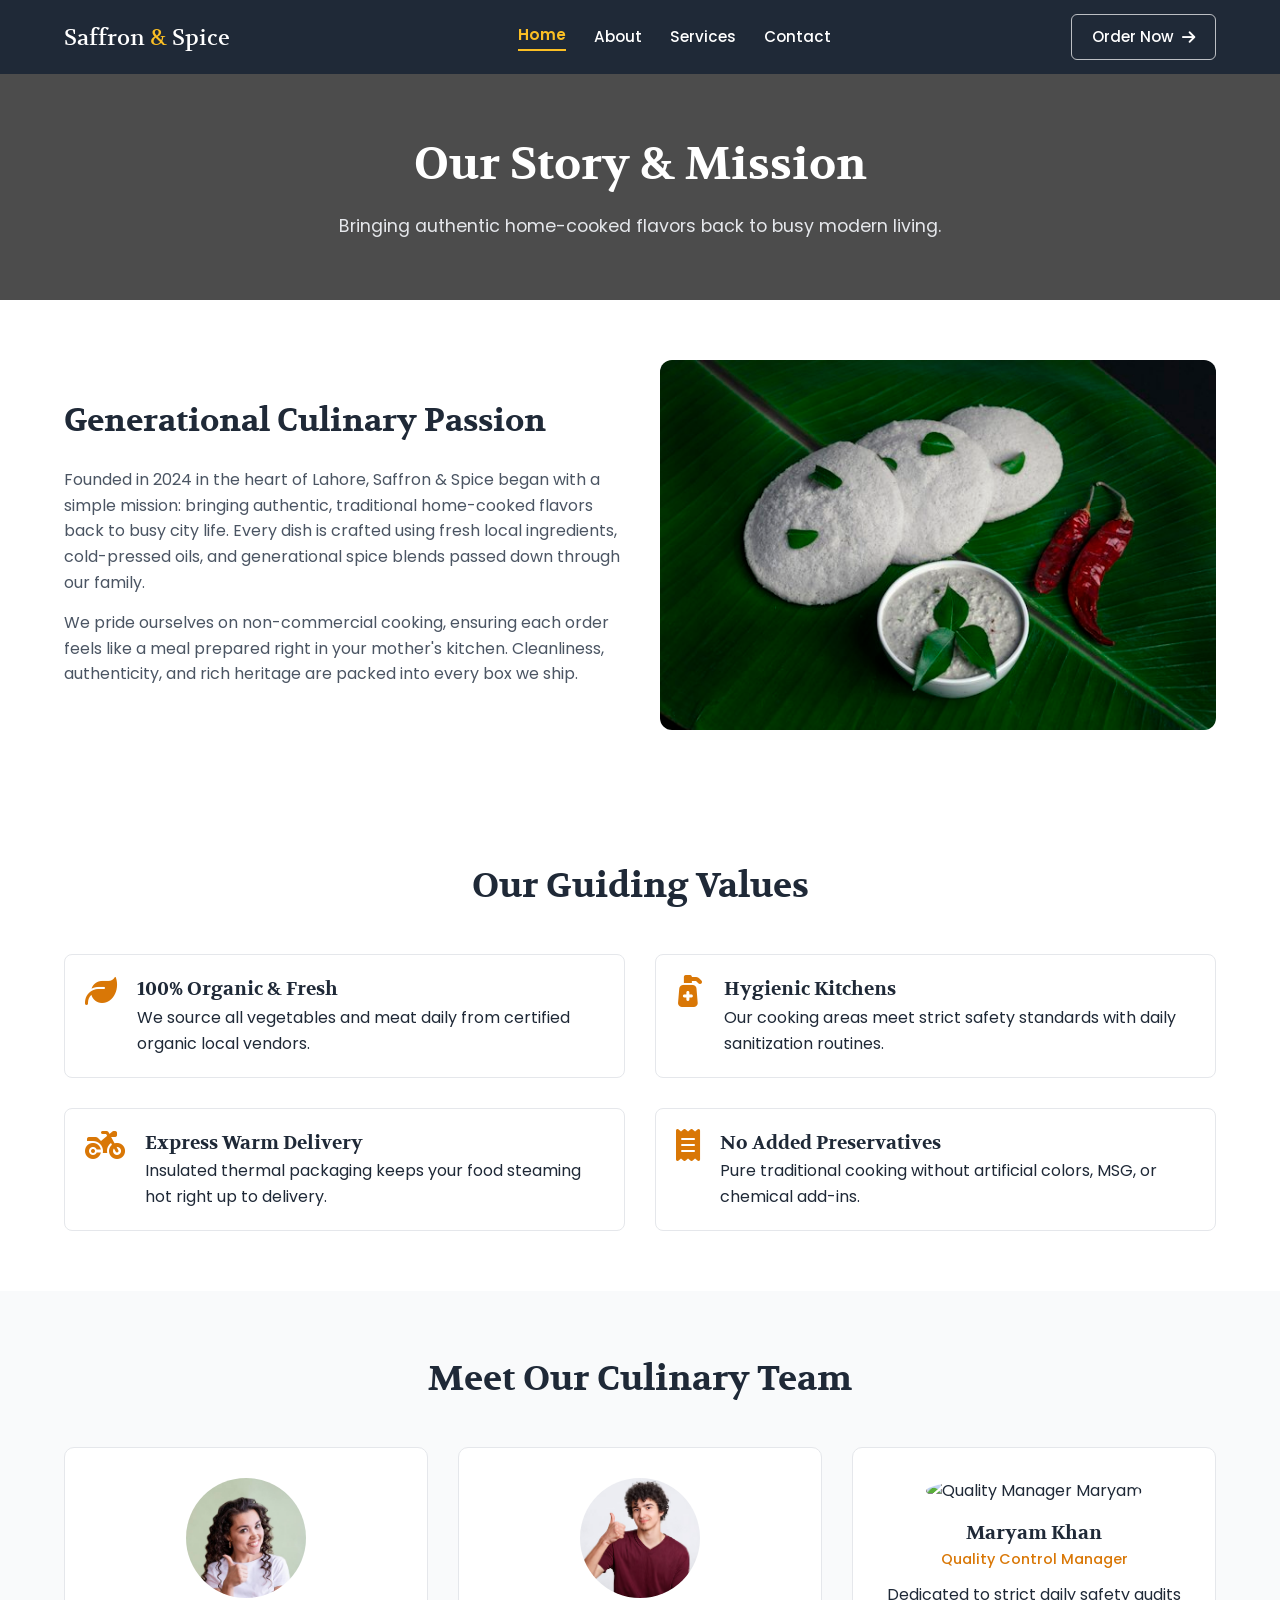
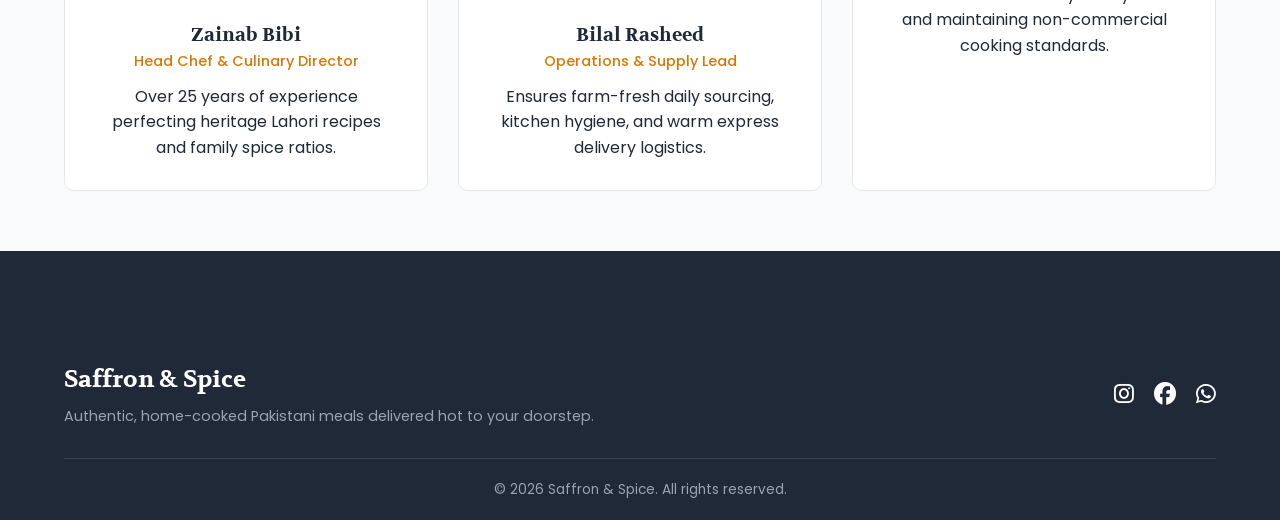
==== index.html @ 0180a7fc "Add files via upload" ====
<!DOCTYPE html>
<html lang="en">
<head>
    <meta charset="UTF-8">
    <meta name="viewport" content="width=device-width, initial-scale=1.0">
    <!-- SEO Metadata -->
    <title>Saffron & Spice</title>
    <meta name="description" content="Learn about Saffron & Spice, our traditional Pakistani culinary roots, and the passionate team behind our homemade food delivery in Lahore.">
    <!-- Favicon -->
    <link rel="icon" href="assets/icon.svg" type="image/x-icon">
    <!-- Google Fonts & Icons -->
    <link rel="preconnect" href="https://fonts.googleapis.com">
    <link rel="preconnect" href="https://fonts.gstatic.com" crossorigin>
    <link href="https://fonts.googleapis.com/css2?family=Poppins:wght@400;500;600&family=Volkhov:wght@700&display=swap" rel="stylesheet">
    <link rel="stylesheet" href="https://cdnjs.cloudflare.com/ajax/libs/font-awesome/6.5.0/css/all.min.css">
    <link rel="stylesheet" href="style.css">
</head>
<body>

    <!-- Navigation -->
    <header>
        <nav class="site-nav" aria-label="Main navigation">
            <a href="index.html" class="brand" aria-label="Saffron and Spice home">Saffron <span>&amp;</span> Spice</a>
            <button class="menu-toggle" type="button" aria-expanded="false" aria-controls="primary-menu" aria-label="Open navigation menu">
                <i class="fa-solid fa-bars" aria-hidden="true"></i>
            </button>
            <div class="nav-menu" id="primary-menu">
                <div class="nav-links">
                    <a href="index.html">Home</a>
                    <a href="about.html">About</a>
                    <a href="services.html">Services</a>
                    <a href="contact.html">Contact</a>
                </div>
                <a href="contact.html" class="nav-cta">Order Now <i class="fa-solid fa-arrow-right" aria-hidden="true"></i></a>
            </div>
        </nav>
    </header>

    <!-- Page Header Banner -->
    <section class="page-header">
        <h1>Our Story & Mission</h1>
        <p>Bringing authentic home-cooked flavors back to busy modern living.</p>
    </section>

    <!-- Detailed Story Section -->
    <section class="about-section container">
        <div class="about-grid">
            <div class="about-text">
                <h2>Generational Culinary Passion</h2>
                <p>Founded in 2024 in the heart of Lahore, Saffron & Spice began with a simple mission: bringing authentic, traditional home-cooked flavors back to busy city life. Every dish is crafted using fresh local ingredients, cold-pressed oils, and generational spice blends passed down through our family.</p>
                <p>We pride ourselves on non-commercial cooking, ensuring each order feels like a meal prepared right in your mother's kitchen. Cleanliness, authenticity, and rich heritage are packed into every box we ship.</p>
            </div>
            <div class="about-image">
                <img src="assets/photo1.jpg" alt="Fresh traditional Pakistani dishes">
            </div>
        </div>
    </section>

    <!-- Why Us Grid -->
    <section class="why-us-section container">
        <h2 class="section-title">Our Guiding Values</h2>
        <div class="why-us-grid">
            <div class="benefit-item">
                <i class="fa-solid fa-leaf benefit-icon"></i>
                <div>
                    <h3>100% Organic & Fresh</h3>
                    <p>We source all vegetables and meat daily from certified organic local vendors.</p>
                </div>
            </div>
            <div class="benefit-item">
                <i class="fa-solid fa-pump-medical benefit-icon"></i>
                <div>
                    <h3>Hygienic Kitchens</h3>
                    <p>Our cooking areas meet strict safety standards with daily sanitization routines.</p>
                </div>
            </div>
            <div class="benefit-item">
                <i class="fa-solid fa-motorcycle benefit-icon"></i>
                <div>
                    <h3>Express Warm Delivery</h3>
                    <p>Insulated thermal packaging keeps your food steaming hot right up to delivery.</p>
                </div>
            </div>
            <div class="benefit-item">
                <i class="fa-solid fa-receipt benefit-icon"></i>
                <div>
                    <h3>No Added Preservatives</h3>
                    <p>Pure traditional cooking without artificial colors, MSG, or chemical add-ins.</p>
                </div>
            </div>
        </div>
    </section>

    <!-- Required Team Section -->
    <section class="team-section bg-light">
        <div class="container">
            <h2 class="section-title">Meet Our Culinary Team</h2>
            <div class="team-grid">
                <div class="card team-card">
                    <img src="assets/image2.jpg" alt="Executive Chef Zainab" class="team-img">
                    <h3>Zainab Bibi</h3>
                    <p class="team-role">Head Chef & Culinary Director</p>
                    <p>Over 25 years of experience perfecting heritage Lahori recipes and family spice ratios.</p>
                </div>
                <div class="card team-card">
                    <img src="assets/image3.jpg" alt="Operations Lead Bilal" class="team-img">
                    <h3>Bilal Rasheed</h3>
                    <p class="team-role">Operations & Supply Lead</p>
                    <p>Ensures farm-fresh daily sourcing, kitchen hygiene, and warm express delivery logistics.</p>
                </div>
                <div class="card team-card">
                    <img src="assets/image1.jpg" alt="Quality Manager Maryam" class="team-img">
                    <h3>Maryam Khan</h3>
                    <p class="team-role">Quality Control Manager</p>
                    <p>Dedicated to strict daily safety audits and maintaining non-commercial cooking standards.</p>
                </div>
            </div>
        </div>
    </section>

    <!-- Footer -->
    <footer class="footer">
        <div class="container footer-content">
            <div class="footer-info">
                <h3>Saffron & Spice</h3>
                <p>Authentic, home-cooked Pakistani meals delivered hot to your doorstep.</p>
            </div>
            <div class="social-links">
                <a href="#" aria-label="Instagram"><i class="fa-brands fa-instagram"></i></a>
                <a href="#" aria-label="Facebook"><i class="fa-brands fa-facebook"></i></a>
                <a href="#" aria-label="WhatsApp"><i class="fa-brands fa-whatsapp"></i></a>
            </div>
        </div>
        <div class="copyright">
            <p>© 2026 Saffron & Spice. All rights reserved.</p>
        </div>
    </footer>

    <script src="script.js"></script>

</body>
</html>
---- style.css ----
/* Styling Reset & Variable Configuration */
:root {
    --primary-color: #d97706;
    --primary-hover: #b45309;
    --dark-color: #1f2937;
    --light-bg: #f9fafb;
    --white: #ffffff;
    --gray-border: #e5e7eb;
    --text-muted: #4b5563;
    --font-heading: 'Volkhov', serif;
    --font-body: 'Poppins', sans-serif;
}

* {
    margin: 0;
    padding: 0;
    box-sizing: border-box;
}

html {
    scroll-behavior: smooth;
}

body {
    font-family: var(--font-body);
    color: var(--dark-color);
    line-height: 1.6;
    padding-top: 70px;
}

h1, h2, h3, h4 {
    font-family: var(--font-heading);
}

.container {
    width: 90%;
    max-width: 1200px;
    margin: 0 auto;
    padding: 60px 0;
}

.bg-light {
    background-color: var(--light-bg);
}

/* Header Navigation */
.site-nav {
    position: fixed;
    top: 0;
    left: 0;
    right: 0;
    width: 100%;
    padding: 14px 5%;
    background-color: var(--dark-color);
    display: flex;
    align-items: center;
    justify-content: space-between;
    z-index: 100;
}

.brand {
    color: var(--white);
    font-family: var(--font-heading);
    font-size: 1.35rem;
    text-decoration: none;
    white-space: nowrap;
}

.brand span {
    color: #fbbf24;
}

.nav-menu {
    flex: 1;
    display: flex;
    align-items: center;
    justify-content: space-between;
    margin-left: 48px;
}

.nav-links {
    display: flex;
    align-items: center;
    justify-content: center;
    gap: 28px;
    flex: 1;
}

.nav-menu a {
    color: var(--white);
    font-size: 0.95rem;
    font-weight: 500;
    text-decoration: none;
    transition: color 0.2s ease;
}

.nav-menu a:not(.nav-cta):hover,
.nav-menu a:not(.nav-cta):focus-visible {
    color: #fbbf24;
}

/* Active Nav Link Styling */
.nav-menu a.active {
    color: #fbbf24;
    font-weight: 600;
    border-bottom: 2px solid #fbbf24;
    padding-bottom: 2px;
}

.nav-cta {
    display: inline-flex;
    align-items: center;
    gap: 8px;
    padding: 10px 20px;
    border: 1px solid rgba(255, 255, 255, 0.7);
    border-radius: 6px;
}

.nav-cta:hover,
.nav-cta:focus-visible {
    background-color: var(--white);
    color: var(--dark-color) !important;
}

.menu-toggle {
    display: none;
    color: var(--white);
    background: transparent;
    border: 0;
    font-size: 1.4rem;
    cursor: pointer;
}

.section-title {
    text-align: center;
    font-size: 2.2rem;
    margin-bottom: 40px;
    color: var(--dark-color);
}

/* Buttons */
.btn {
    display: inline-block;
    padding: 12px 28px;
    border-radius: 6px;
    text-decoration: none;
    font-weight: 500;
    transition: all 0.3s ease;
    cursor: pointer;
}

.btn-primary {
    background-color: var(--primary-color);
    color: var(--white);
    border: 2px solid var(--primary-color);
}

.btn-primary:hover {
    background-color: var(--primary-hover);
    border-color: var(--primary-hover);
}

.btn-secondary {
    background-color: transparent;
    color: var(--white);
    border: 2px solid var(--white);
}

.btn-secondary:hover {
    background-color: var(--white);
    color: var(--dark-color);
}

/* Hero Section (Home) */
.hero {
    background: linear-gradient(rgba(0, 0, 0, 0.65), rgba(0, 0, 0, 0.65)), 
                url('assets/about.jpg') center/cover no-repeat;
    height: 80vh;
    display: flex;
    align-items: center;
    justify-content: center;
    text-align: center;
    color: var(--white);
    padding: 0 20px;
}

.hero-content h1 {
    font-size: 3.5rem;
    margin-bottom: 15px;
}

.hero-content p {
    font-size: 1.25rem;
    max-width: 650px;
    margin: 0 auto 30px auto;
}

.hero-buttons {
    display: flex;
    gap: 15px;
    justify-content: center;
}

/* Inner Page Header Banner */
.page-header {
    background: linear-gradient(rgba(0, 0, 0, 0.7), rgba(0, 0, 0, 0.7)), 
                url('assets/photo.jpg') center/cover no-repeat;
    padding: 60px 20px;
    text-align: center;
    color: var(--white);
}

.page-header h1 {
    font-size: 2.8rem;
    margin-bottom: 10px;
}

.page-header p {
    font-size: 1.1rem;
    color: #e5e7eb;
}

/* Cards & Layouts */
.services-grid, .testimonials-grid, .team-grid, .pricing-grid {
    display: grid;
    grid-template-columns: repeat(3, 1fr);
    gap: 30px;
}

.card {
    background: var(--white);
    padding: 30px;
    border-radius: 10px;
    border: 1px solid var(--gray-border);
    transition: transform 0.3s ease, box-shadow 0.3s ease;
}

.card:hover {
    transform: translateY(-8px);
    box-shadow: 0 12px 24px rgba(0, 0, 0, 0.1);
}

.card-icon {
    font-size: 2.5rem;
    margin-bottom: 15px;
}

/* Pricing Card Component */
.pricing-card {
    text-align: center;
    display: flex;
    flex-direction: column;
    justify-content: space-between;
}

.pricing-card.popular {
    border: 2px solid var(--primary-color);
    position: relative;
}

.badge {
    position: absolute;
    top: -12px;
    right: 20px;
    background: var(--primary-color);
    color: var(--white);
    padding: 4px 12px;
    border-radius: 12px;
    font-size: 0.8rem;
    font-weight: 600;
}

.price {
    font-size: 2rem;
    font-weight: 700;
    color: var(--primary-color);
    margin: 15px 0;
}

.pricing-features {
    list-style: none;
    margin-bottom: 25px;
    text-align: left;
}

.pricing-features li {
    padding: 8px 0;
    border-bottom: 1px solid var(--gray-border);
    font-size: 0.95rem;
}

/* Team Card Component */
.team-card {
    text-align: center;
}

.team-img {
    width: 120px;
    height: 120px;
    border-radius: 50%;
    object-fit: cover;
    margin: 0 auto 15px auto;
}

.team-role {
    color: var(--primary-color);
    font-weight: 500;
    font-size: 0.9rem;
    margin-bottom: 10px;
}

/* About Layout */
.about-grid {
    display: grid;
    grid-template-columns: 1fr 1fr;
    gap: 40px;
    align-items: center;
}

.about-text h2 {
    font-size: 2rem;
    margin-bottom: 20px;
}

.about-text p {
    margin-bottom: 15px;
    color: var(--text-muted);
}

.about-image img {
    width: 100%;
    border-radius: 12px;
    object-fit: cover;
}

/* Why Choose Us */
.why-us-grid {
    display: grid;
    grid-template-columns: repeat(2, 1fr);
    gap: 30px;
}

.benefit-item {
    display: flex;
    align-items: flex-start;
    gap: 20px;
    padding: 20px;
    background-color: var(--white);
    border: 1px solid var(--gray-border);
    border-radius: 8px;
}

.benefit-icon {
    font-size: 2rem;
    color: var(--primary-color);
}

.stars {
    color: #f59e0b;
    margin-bottom: 15px;
    font-size: 1.2rem;
}

.review-card p {
    font-style: italic;
    color: var(--text-muted);
    margin-bottom: 20px;
}

.customer-name {
    font-weight: 600;
    color: var(--dark-color);
}

/* Contact Grid */
.contact-grid {
    display: grid;
    grid-template-columns: 1fr 1fr;
    gap: 40px;
}

.contact-info {
    display: flex;
    flex-direction: column;
    gap: 25px;
}

.info-item {
    display: flex;
    gap: 15px;
    align-items: flex-start;
}

.info-item i {
    font-size: 1.5rem;
    color: var(--primary-color);
    margin-top: 5px;
}

.contact-form {
    display: flex;
    flex-direction: column;
    gap: 20px;
    background: var(--white);
    padding: 30px;
    border-radius: 10px;
    border: 1px solid var(--gray-border);
}

.form-group {
    display: flex;
    flex-direction: column;
    gap: 8px;
}

.form-group label {
    font-weight: 500;
    font-size: 0.95rem;
}

.form-group input, .form-group textarea {
    padding: 12px;
    border: 1px solid var(--gray-border);
    border-radius: 6px;
    font-family: var(--font-body);
    font-size: 1rem;
    outline: none;
    transition: border-color 0.2s ease;
}

.form-group input:focus, .form-group textarea:focus {
    border-color: var(--primary-color);
}

/* Footer */
.footer {
    background-color: var(--dark-color);
    color: var(--white);
    padding-top: 50px;
}

.footer-content {
    display: flex;
    justify-content: space-between;
    align-items: center;
    padding-bottom: 30px;
    border-bottom: 1px solid #374151;
}

.footer-info h3 {
    font-size: 1.5rem;
    margin-bottom: 5px;
}

.footer-info p {
    color: #9ca3af;
    font-size: 0.9rem;
}

.social-links {
    display: flex;
    gap: 20px;
}

.social-links a {
    color: var(--white);
    font-size: 1.4rem;
    transition: color 0.3s ease;
}

.social-links a:hover {
    color: var(--primary-color);
}

.copyright {
    text-align: center;
    padding: 20px 0;
    font-size: 0.85rem;
    color: #9ca3af;
}

/* ==========================================================================
   Services Page Detailed Sections Layout
   ========================================================================== */
.services-detail-section {
    padding: 2rem 0 4rem;
}

.service-detail-item {
    display: grid;
    grid-template-columns: 1.2fr 0.8fr;
    gap: 40px;
    align-items: center;
    margin-bottom: 70px;
    padding-bottom: 50px;
    border-bottom: 1px solid var(--gray-border);
}

.service-detail-item:last-child {
    margin-bottom: 0;
    padding-bottom: 0;
    border-bottom: none;
}

.service-detail-item.reverse {
    grid-template-columns: 0.8fr 1.2fr;
}

.service-detail-item.reverse .service-detail-text {
    order: 2;
}

.service-detail-item.reverse .service-detail-image {
    order: 1;
}

.service-detail-text h2 {
    font-size: 1.8rem;
    color: var(--dark-color);
    margin-bottom: 12px;
}

.service-detail-text > p {
    color: var(--text-muted);
    margin-bottom: 20px;
    line-height: 1.7;
}

.service-detail-text h3 {
    font-size: 1.1rem;
    margin-bottom: 10px;
    color: var(--dark-color);
}

.service-includes-list {
    list-style: none;
    margin-bottom: 20px;
}

.service-includes-list li {
    font-size: 0.95rem;
    color: var(--text-muted);
    margin-bottom: 8px;
    display: flex;
    align-items: center;
    gap: 10px;
}

.service-price-tag {
    font-size: 1.25rem;
    font-weight: 700;
    color: var(--primary-color);
    margin-bottom: 20px;
}

.service-price-tag span {
    font-size: 0.95rem;
    font-weight: 500;
    color: var(--text-muted);
}

.service-detail-image img {
    width: 100%;
    height: 320px;
    object-fit: cover;
    border-radius: 12px;
    box-shadow: 0 8px 20px rgba(0, 0, 0, 0.06);
}

@media (max-width: 768px) {
    .service-detail-item,
    .service-detail-item.reverse {
        grid-template-columns: 1fr;
    }

    .service-detail-item.reverse .service-detail-text {
        order: 1;
    }

    .service-detail-item.reverse .service-detail-image {
        order: 2;
    }

    .service-detail-image img {
        height: 240px;
    }
}

/* Mobile Media Queries */
@media (max-width: 768px) {
    .site-nav {
        padding: 18px 5%;
    }

    .menu-toggle {
        display: block;
    }

    .nav-menu {
        position: absolute;
        top: 70px;
        left: 0;
        right: 0;
        display: none;
        flex-direction: column;
        align-items: stretch;
        gap: 0;
        margin-left: 0;
        padding: 15px;
        background-color: var(--dark-color);
        border-top: 1px solid #374151;
    }

    .nav-menu.is-open {
        display: flex;
    }

    .nav-menu a {
        padding: 12px;
    }

    .nav-links {
        flex-direction: column;
        align-items: stretch;
        gap: 0;
    }

    .nav-cta {
        justify-content: center;
        margin-top: 10px;
    }

    .hero-content h1 {
        font-size: 2.3rem;
    }
    
    .hero-buttons {
        flex-direction: column;
    }

    .about-grid, 
    .services-grid, 
    .why-us-grid, 
    .testimonials-grid,
    .team-grid,
    .pricing-grid,
    .contact-grid {
        grid-template-columns: 1fr;
    }

    .footer-content {
        flex-direction: column;
        gap: 20px;
        text-align: center;
    }
}
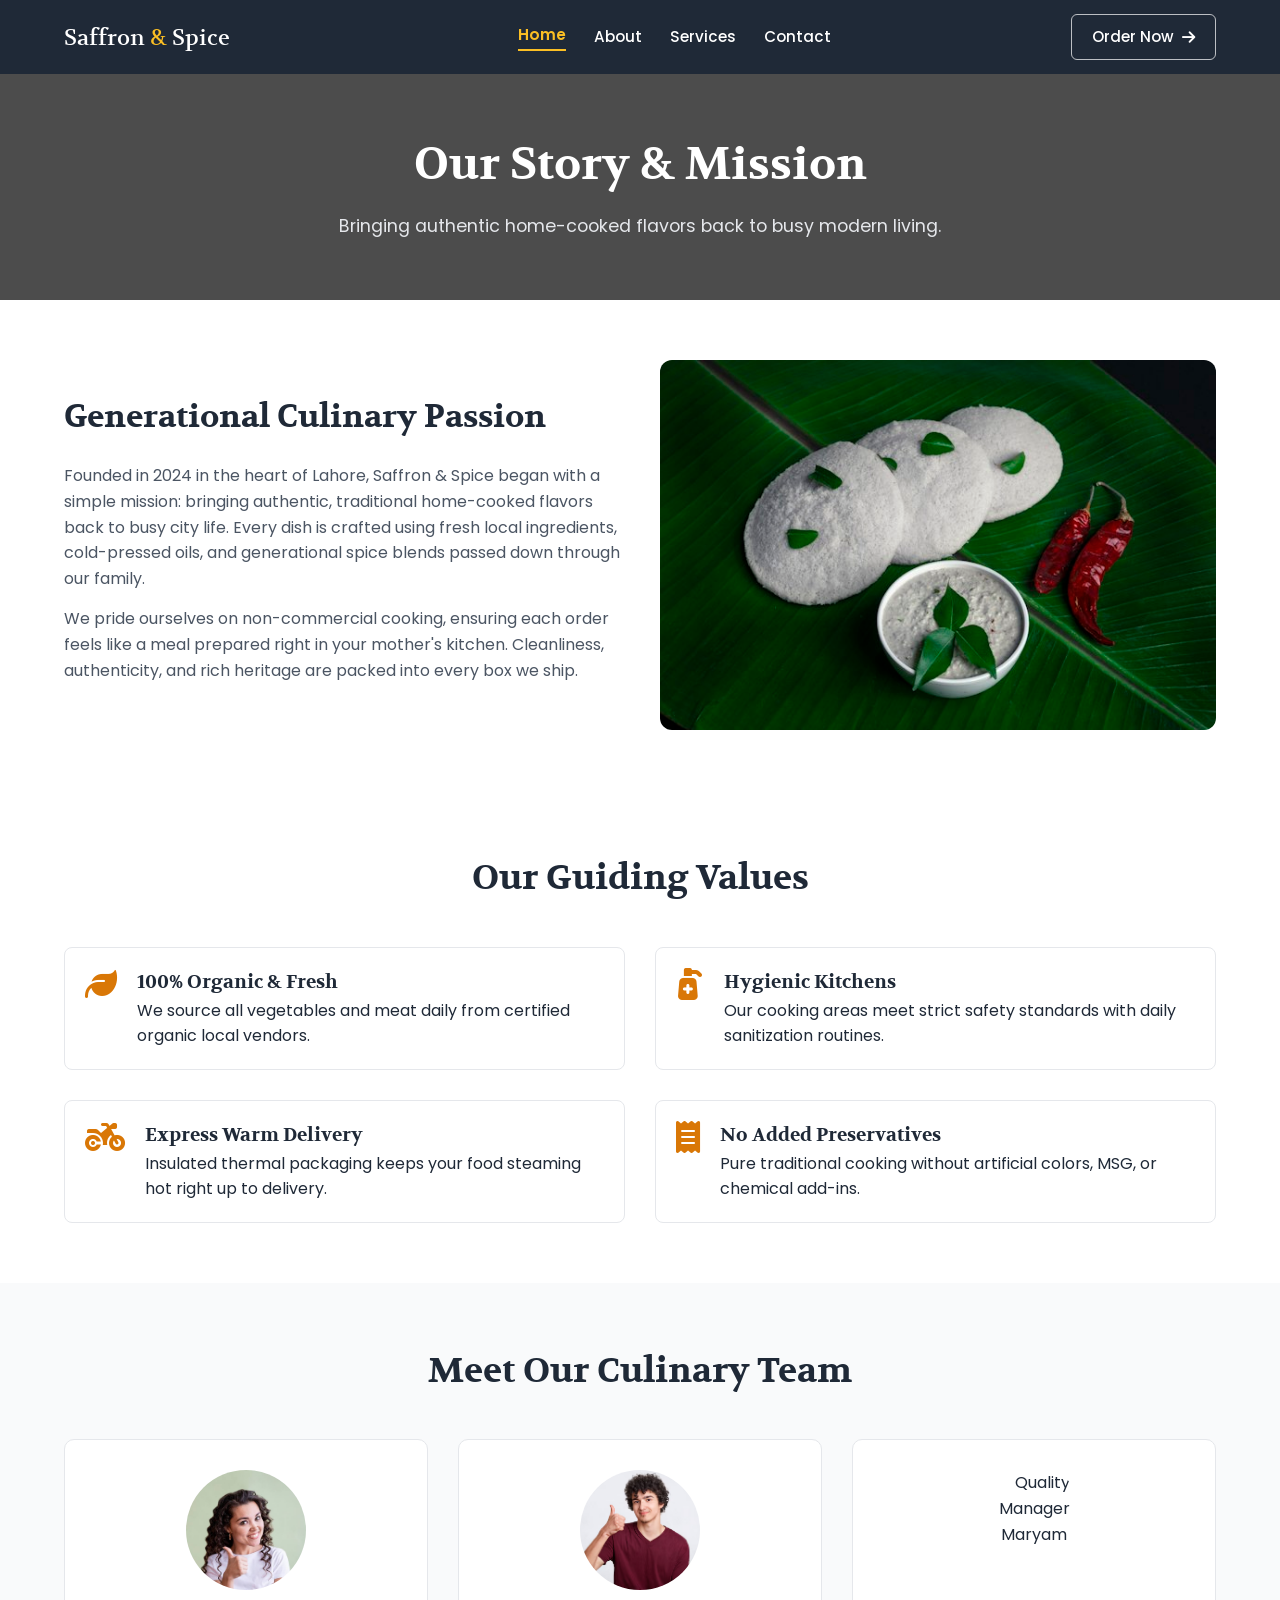
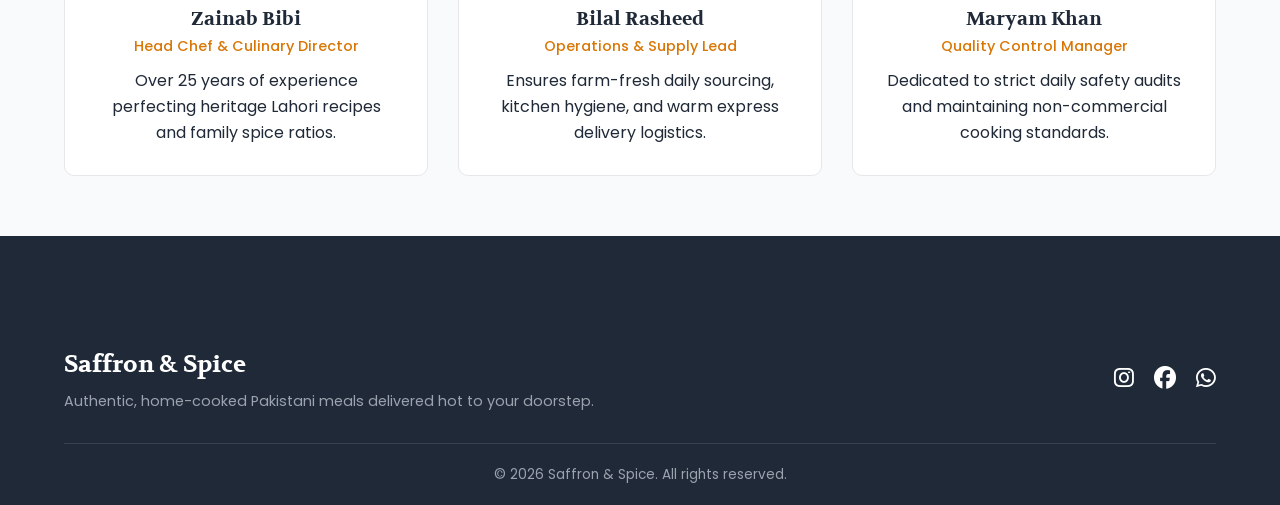
==== commit 4ec176ef: "Add files via upload" ====
--- a/index.html
+++ b/index.html
@@ -3,8 +3,7 @@
 <head>
     <meta charset="UTF-8">
     <meta name="viewport" content="width=device-width, initial-scale=1.0">
-    <!-- SEO Metadata -->
-    <title>Saffron & Spice</title>
+    <title>Saffron & Spice — Authentic Homemade Meals</title>
     <meta name="description" content="Learn about Saffron & Spice, our traditional Pakistani culinary roots, and the passionate team behind our homemade food delivery in Lahore.">
     <!-- Favicon -->
     <link rel="icon" href="assets/icon.svg" type="image/x-icon">
@@ -51,7 +50,7 @@
                 <p>We pride ourselves on non-commercial cooking, ensuring each order feels like a meal prepared right in your mother's kitchen. Cleanliness, authenticity, and rich heritage are packed into every box we ship.</p>
             </div>
             <div class="about-image">
-                <img src="assets/photo1.jpg" alt="Fresh traditional Pakistani dishes">
+                <img src="assets/photo1.jpg" alt="Fresh traditional Pakistani dishes" width="600" height="400" loading="lazy" decoding="async">
             </div>
         </div>
     </section>
@@ -97,19 +96,19 @@
             <h2 class="section-title">Meet Our Culinary Team</h2>
             <div class="team-grid">
                 <div class="card team-card">
-                    <img src="assets/image2.jpg" alt="Executive Chef Zainab" class="team-img">
+                    <img src="assets/image2.jpg" alt="Executive Chef Zainab" class="team-img" width="120" height="120" loading="lazy" decoding="async">
                     <h3>Zainab Bibi</h3>
                     <p class="team-role">Head Chef & Culinary Director</p>
                     <p>Over 25 years of experience perfecting heritage Lahori recipes and family spice ratios.</p>
                 </div>
                 <div class="card team-card">
-                    <img src="assets/image3.jpg" alt="Operations Lead Bilal" class="team-img">
+                    <img src="assets/image3.jpg" alt="Operations Lead Bilal" class="team-img" width="120" height="120" loading="lazy" decoding="async">
                     <h3>Bilal Rasheed</h3>
                     <p class="team-role">Operations & Supply Lead</p>
                     <p>Ensures farm-fresh daily sourcing, kitchen hygiene, and warm express delivery logistics.</p>
                 </div>
                 <div class="card team-card">
-                    <img src="assets/image1.jpg" alt="Quality Manager Maryam" class="team-img">
+                    <img src="assets/image1.jpg" alt="Quality Manager Maryam" class="team-img" width="120" height="120" loading="lazy" decoding="async">
                     <h3>Maryam Khan</h3>
                     <p class="team-role">Quality Control Manager</p>
                     <p>Dedicated to strict daily safety audits and maintaining non-commercial cooking standards.</p>
--- a/style.css
+++ b/style.css
@@ -7,8 +7,8 @@
     --white: #ffffff;
     --gray-border: #e5e7eb;
     --text-muted: #4b5563;
-    --font-heading: 'Volkhov', serif;
-    --font-body: 'Poppins', sans-serif;
+    --font-heading: 'Volkhov', Georgia, serif;
+    --font-body: 'Poppins', -apple-system, BlinkMacSystemFont, 'Segoe UI', Roboto, sans-serif;
 }
 
 * {
@@ -30,6 +30,12 @@
 
 h1, h2, h3, h4 {
     font-family: var(--font-heading);
+}
+
+img {
+    max-width: 100%;
+    height: auto;
+    display: block;
 }
 
 .container {
@@ -479,9 +485,7 @@
     color: #9ca3af;
 }
 
-/* ==========================================================================
-   Services Page Detailed Sections Layout
-   ========================================================================== */
+/* Services Page Detailed Sections Layout */
 .services-detail-section {
     padding: 2rem 0 4rem;
 }
@@ -567,6 +571,7 @@
     box-shadow: 0 8px 20px rgba(0, 0, 0, 0.06);
 }
 
+/* Mobile Media Queries */
 @media (max-width: 768px) {
     .service-detail-item,
     .service-detail-item.reverse {
@@ -584,10 +589,7 @@
     .service-detail-image img {
         height: 240px;
     }
-}
-
-/* Mobile Media Queries */
-@media (max-width: 768px) {
+
     .site-nav {
         padding: 18px 5%;
     }
